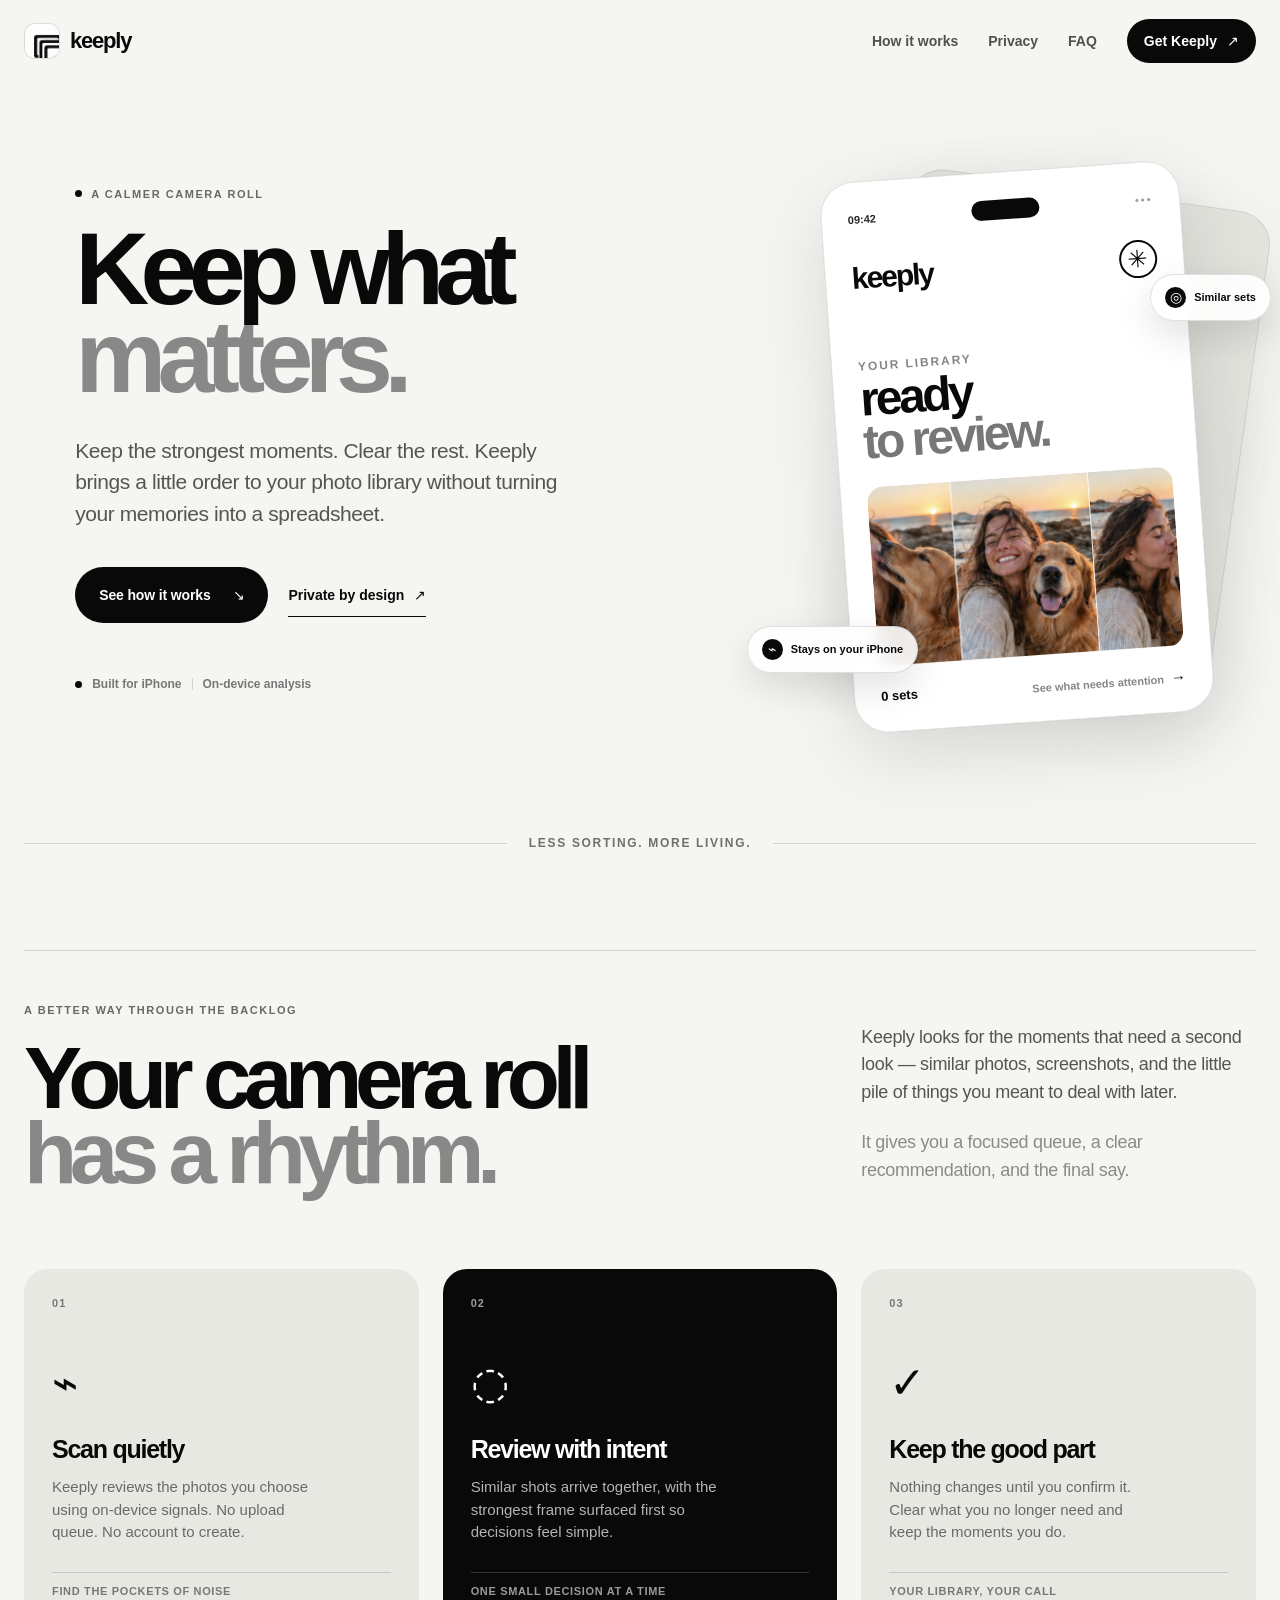
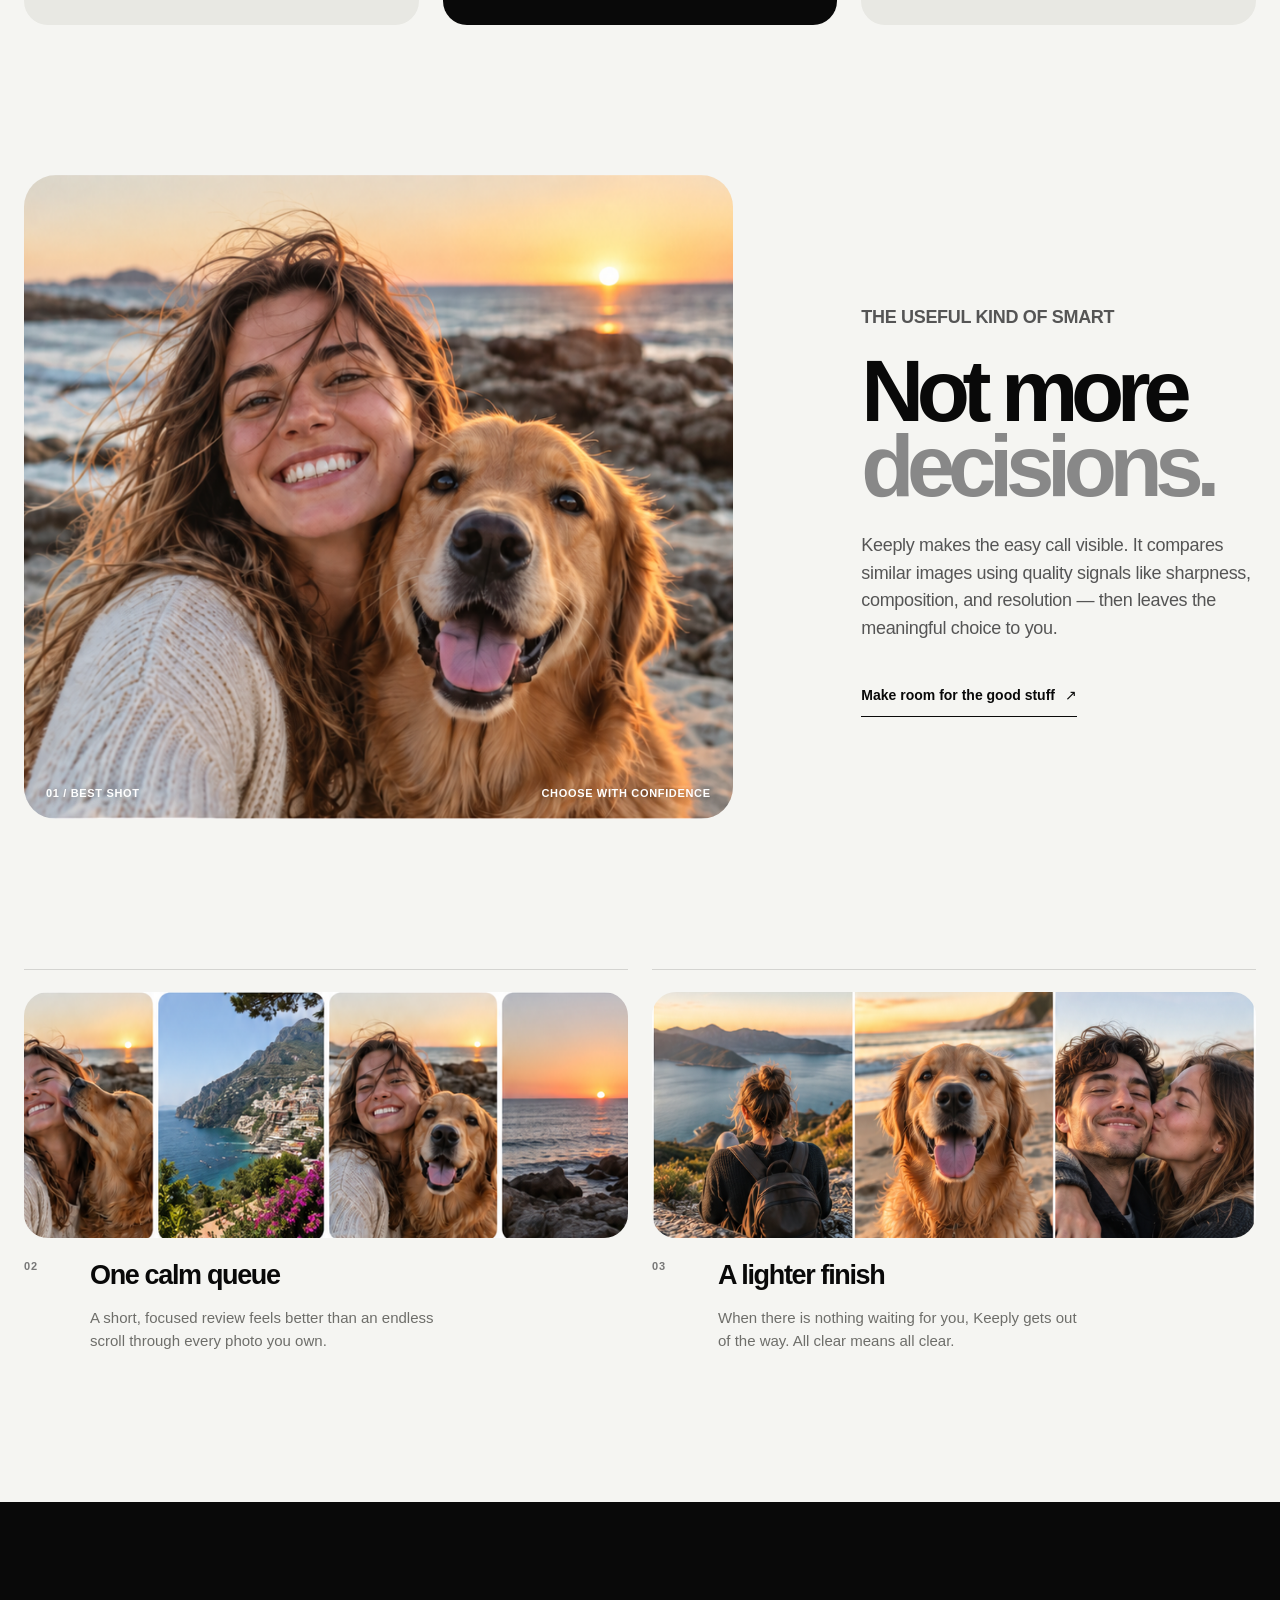
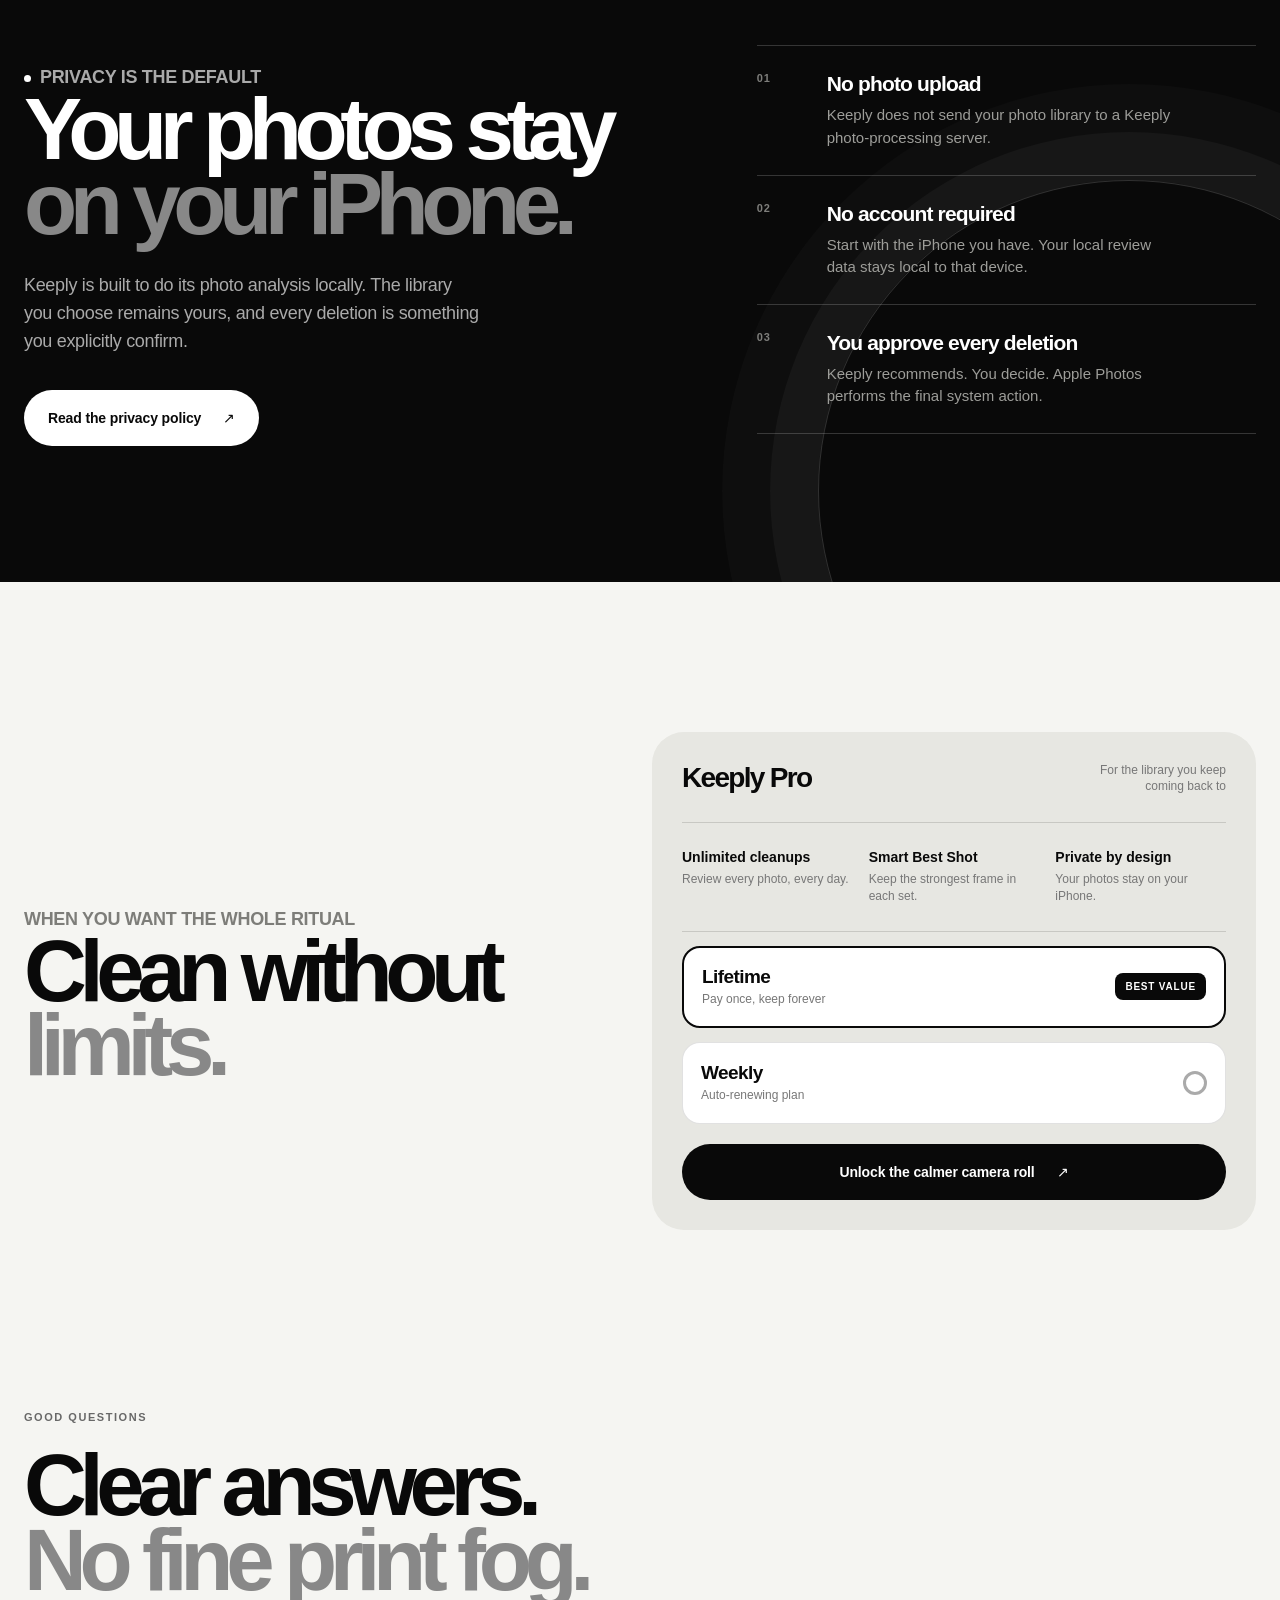
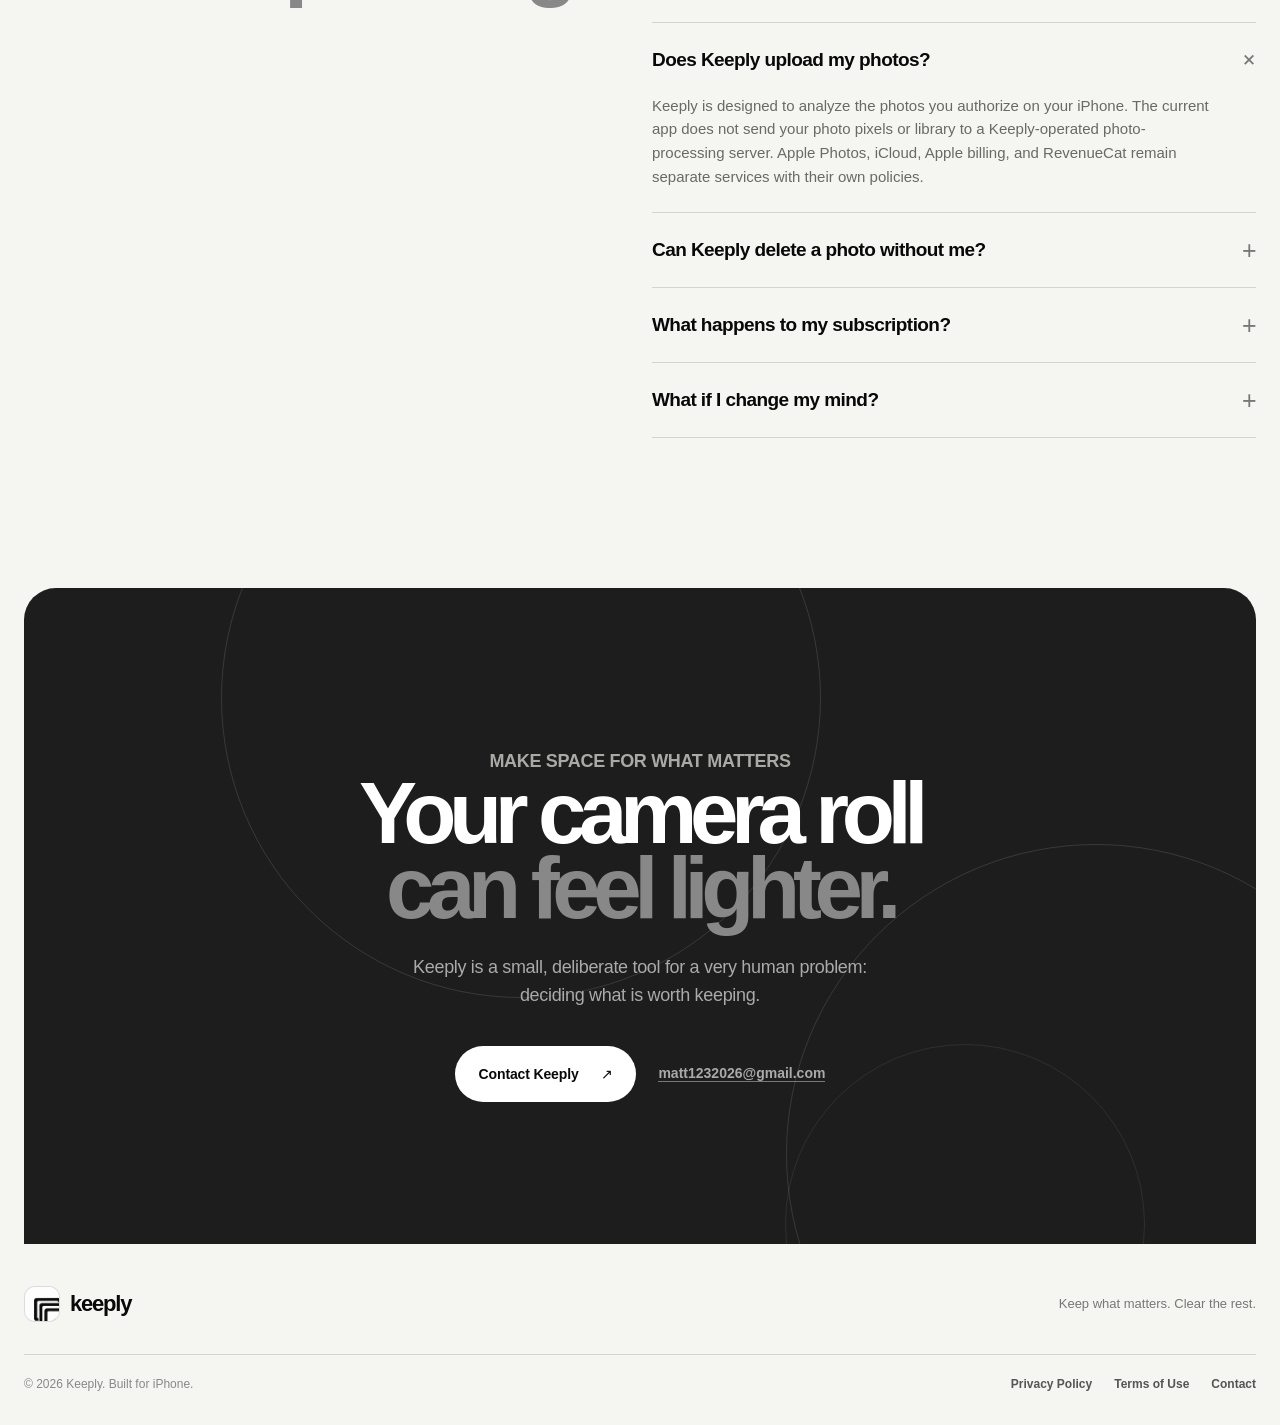
==== index.html @ d46238e1 "Create Keeply official website" ====
<!doctype html>
<html lang="en">
  <head>
    <meta charset="utf-8" />
    <meta name="viewport" content="width=device-width, initial-scale=1" />
    <meta name="theme-color" content="#f5f5f2" />
    <meta name="description" content="Keeply is a quieter way to review your camera roll, keep the strongest moments, and clear the rest — privately on your iPhone." />
    <meta property="og:title" content="Keeply — Keep what matters." />
    <meta property="og:description" content="A private, deliberate photo cleanup assistant for iPhone." />
    <meta property="og:type" content="website" />
    <link rel="icon" type="image/png" href="assets/keeply-mark.png" />
    <link rel="stylesheet" href="styles.css" />
    <title>Keeply — Keep what matters.</title>
  </head>
  <body>
    <a class="skip-link" href="#main-content">Skip to content</a>
    <div class="site-shell">
      <header class="site-nav" data-nav>
        <a class="brand" href="#top" aria-label="Keeply home">
          <span class="brand-mark"><img src="assets/keeply-mark.png" alt="" /></span>
          <span class="brand-name">keeply</span>
        </a>
        <button class="nav-toggle" type="button" aria-expanded="false" aria-controls="primary-nav">
          <span class="sr-only">Open menu</span>
          <span></span><span></span>
        </button>
        <nav id="primary-nav" class="primary-nav" aria-label="Primary navigation">
          <a href="#how-it-works">How it works</a>
          <a href="#privacy">Privacy</a>
          <a href="#faq">FAQ</a>
          <a class="nav-cta" href="#get-keeply">Get Keeply <span aria-hidden="true">↗</span></a>
        </nav>
      </header>

      <main id="main-content">
        <section class="hero section-grid" id="top">
          <div class="hero-copy reveal">
            <p class="eyebrow"><span class="eyebrow-dot"></span> A calmer camera roll</p>
            <h1>Keep what<br /><em>matters.</em></h1>
            <p class="hero-lede">Keep the strongest moments. Clear the rest. Keeply brings a little order to your photo library without turning your memories into a spreadsheet.</p>
            <div class="hero-actions">
              <a class="button button-dark" href="#how-it-works">See how it works <span aria-hidden="true">↘</span></a>
              <a class="text-link" href="#privacy">Private by design <span aria-hidden="true">↗</span></a>
            </div>
            <div class="hero-meta"><span class="status-dot"></span><span>Built for iPhone</span><span class="meta-divider"></span><span>On-device analysis</span></div>
          </div>
          <div class="hero-visual reveal reveal-delay-1" aria-label="Keeply home screen preview">
            <div class="visual-glow"></div>
            <div class="hero-card hero-card-back"></div>
            <div class="hero-card hero-card-main">
              <div class="mock-topbar"><span>09:42</span><span class="mock-island"></span><span class="mock-signal">•••</span></div>
              <div class="mock-brand-row"><span class="mock-wordmark">keeply</span><span class="mock-gear" aria-hidden="true">✳</span></div>
              <p class="mock-kicker">Your library</p>
              <h2>ready<br /><span>to review.</span></h2>
              <div class="mock-photo"><img src="assets/screens/home-strip.png" alt="A strip of photos ready to review" /></div>
              <div class="mock-footer"><span>0 sets</span><span>See what needs attention <b aria-hidden="true">→</b></span></div>
            </div>
            <div class="float-label float-label-top"><span class="label-icon">◎</span> Similar sets</div>
            <div class="float-label float-label-bottom"><span class="label-icon">⌁</span> Stays on your iPhone</div>
          </div>
        </section>

        <section class="manifesto" aria-label="Keeply promise">
          <div class="manifesto-line"></div>
          <p>Less sorting. More living.</p>
          <div class="manifesto-line"></div>
        </section>

        <section class="intro section-grid" id="how-it-works">
          <div class="section-heading reveal">
            <p class="eyebrow">A better way through the backlog</p>
            <h2>Your camera roll<br /><em>has a rhythm.</em></h2>
          </div>
          <div class="section-intro-copy reveal reveal-delay-1">
            <p>Keeply looks for the moments that need a second look — similar photos, screenshots, and the little pile of things you meant to deal with later.</p>
            <p class="muted-copy">It gives you a focused queue, a clear recommendation, and the final say.</p>
          </div>
        </section>

        <section class="steps section-grid" aria-label="How Keeply works">
          <article class="step-card reveal">
            <div class="step-index">01</div>
            <div class="step-icon" aria-hidden="true">⌁</div>
            <h3>Scan quietly</h3>
            <p>Keeply reviews the photos you choose using on-device signals. No upload queue. No account to create.</p>
            <div class="step-rule"></div>
            <span class="step-caption">Find the pockets of noise</span>
          </article>
          <article class="step-card step-card-dark reveal reveal-delay-1">
            <div class="step-index">02</div>
            <div class="step-icon" aria-hidden="true">◌</div>
            <h3>Review with intent</h3>
            <p>Similar shots arrive together, with the strongest frame surfaced first so decisions feel simple.</p>
            <div class="step-rule"></div>
            <span class="step-caption">One small decision at a time</span>
          </article>
          <article class="step-card reveal reveal-delay-2">
            <div class="step-index">03</div>
            <div class="step-icon" aria-hidden="true">✓</div>
            <h3>Keep the good part</h3>
            <p>Nothing changes until you confirm it. Clear what you no longer need and keep the moments you do.</p>
            <div class="step-rule"></div>
            <span class="step-caption">Your library, your call</span>
          </article>
        </section>

        <section class="feature-showcase section-grid">
          <div class="feature-image feature-image-large reveal">
            <img src="assets/screens/best-shot.png" alt="Keeply highlights the strongest image in a similar photo set" loading="lazy" />
            <div class="image-caption"><span>01 / Best shot</span><span>Choose with confidence</span></div>
          </div>
          <div class="feature-copy reveal reveal-delay-1">
            <p class="eyebrow">The useful kind of smart</p>
            <h2>Not more<br /><em>decisions.</em></h2>
            <p>Keeply makes the easy call visible. It compares similar images using quality signals like sharpness, composition, and resolution — then leaves the meaningful choice to you.</p>
            <a class="text-link" href="#get-keeply">Make room for the good stuff <span aria-hidden="true">↗</span></a>
          </div>
        </section>

        <section class="feature-pair section-grid">
          <article class="feature-tile reveal">
            <div class="tile-image"><img src="assets/screens/cleanup-strip.png" alt="A visual strip of photos in the cleanup flow" loading="lazy" /></div>
            <div class="tile-body"><span class="tile-number">02</span><h3>One calm queue</h3><p>A short, focused review feels better than an endless scroll through every photo you own.</p></div>
          </article>
          <article class="feature-tile reveal reveal-delay-1">
            <div class="tile-image tile-image-light"><img src="assets/screens/all-clear-strip.png" alt="Keeply all clear state showing a finished photo review" loading="lazy" /></div>
            <div class="tile-body"><span class="tile-number">03</span><h3>A lighter finish</h3><p>When there is nothing waiting for you, Keeply gets out of the way. All clear means all clear.</p></div>
          </article>
        </section>

        <section class="privacy-band section-grid" id="privacy">
          <div class="privacy-copy reveal">
            <p class="eyebrow eyebrow-light"><span class="eyebrow-dot"></span> Privacy is the default</p>
            <h2>Your photos stay<br /><em>on your iPhone.</em></h2>
            <p>Keeply is built to do its photo analysis locally. The library you choose remains yours, and every deletion is something you explicitly confirm.</p>
            <a class="button button-light" href="privacy.html">Read the privacy policy <span aria-hidden="true">↗</span></a>
          </div>
          <div class="privacy-points reveal reveal-delay-1">
            <div class="privacy-point"><span class="point-mark">01</span><div><h3>No photo upload</h3><p>Keeply does not send your photo library to a Keeply photo-processing server.</p></div></div>
            <div class="privacy-point"><span class="point-mark">02</span><div><h3>No account required</h3><p>Start with the iPhone you have. Your local review data stays local to that device.</p></div></div>
            <div class="privacy-point"><span class="point-mark">03</span><div><h3>You approve every deletion</h3><p>Keeply recommends. You decide. Apple Photos performs the final system action.</p></div></div>
          </div>
        </section>

        <section class="pro-section section-grid">
          <div class="pro-heading reveal"><p class="eyebrow">When you want the whole ritual</p><h2>Clean without<br /><em>limits.</em></h2></div>
          <div class="pro-panel reveal reveal-delay-1">
            <div class="pro-panel-top"><span class="pro-badge">Keeply Pro</span><span class="pro-note">For the library you keep coming back to</span></div>
            <div class="pro-benefits"><div><b>Unlimited cleanups</b><span>Review every photo, every day.</span></div><div><b>Smart Best Shot</b><span>Keep the strongest frame in each set.</span></div><div><b>Private by design</b><span>Your photos stay on your iPhone.</span></div></div>
            <div class="plan-row"><span><b>Lifetime</b><small>Pay once, keep forever</small></span><span class="plan-chip">Best value</span></div>
            <div class="plan-row plan-row-muted"><span><b>Weekly</b><small>Auto-renewing plan</small></span><span class="plan-circle" aria-hidden="true"></span></div>
            <a class="button button-dark button-full" href="#get-keeply">Unlock the calmer camera roll <span aria-hidden="true">↗</span></a>
          </div>
        </section>

        <section class="faq-section section-grid" id="faq">
          <div class="section-heading reveal"><p class="eyebrow">Good questions</p><h2>Clear answers.<br /><em>No fine print fog.</em></h2></div>
          <div class="faq-list reveal reveal-delay-1">
            <details open><summary>Does Keeply upload my photos?</summary><p>Keeply is designed to analyze the photos you authorize on your iPhone. The current app does not send your photo pixels or library to a Keeply-operated photo-processing server. Apple Photos, iCloud, Apple billing, and RevenueCat remain separate services with their own policies.</p></details>
            <details><summary>Can Keeply delete a photo without me?</summary><p>No. Keeply can recommend items, but nothing is deleted until you confirm the action. Apple Photos then handles the system confirmation and deletion flow.</p></details>
            <details><summary>What happens to my subscription?</summary><p>Keeply offers App Store purchases such as a lifetime option and an auto-renewing weekly plan. Apple processes payment and manages cancellation, refunds, and subscription settings. You can restore eligible purchases from inside the App.</p></details>
            <details><summary>What if I change my mind?</summary><p>You can stop using Keeply at any time. Deleting the app does not cancel an App Store subscription; manage that through your Apple Account subscription settings.</p></details>
          </div>
        </section>

        <section class="contact-section" id="get-keeply">
          <div class="contact-inner reveal">
            <p class="eyebrow">Make space for what matters</p>
            <h2>Your camera roll<br /><em>can feel lighter.</em></h2>
            <p>Keeply is a small, deliberate tool for a very human problem: deciding what is worth keeping.</p>
            <div class="contact-actions"><a class="button button-light" href="mailto:matt1232026@gmail.com?subject=Keeply%20question">Contact Keeply <span aria-hidden="true">↗</span></a><a class="contact-email" href="mailto:matt1232026@gmail.com">matt1232026@gmail.com</a></div>
          </div>
          <div class="contact-orbit orbit-one" aria-hidden="true"></div><div class="contact-orbit orbit-two" aria-hidden="true"></div><div class="contact-orbit orbit-three" aria-hidden="true"></div>
        </section>
      </main>

      <footer class="site-footer">
        <div class="footer-top"><a class="brand" href="#top"><span class="brand-mark"><img src="assets/keeply-mark.png" alt="" /></span><span class="brand-name">keeply</span></a><p>Keep what matters. Clear the rest.</p></div>
        <div class="footer-bottom"><span>© <span data-year>2026</span> Keeply. Built for iPhone.</span><div class="footer-links"><a href="privacy.html">Privacy Policy</a><a href="terms.html">Terms of Use</a><a href="mailto:matt1232026@gmail.com">Contact</a></div></div>
      </footer>
    </div>
    <script src="script.js" defer></script>
  </body>
</html>
---- styles.css ----
:root {
  --ink: #090909;
  --paper: #f5f5f2;
  --white: #ffffff;
  --muted: #747474;
  --soft: #e6e6e2;
  --line: rgba(9, 9, 9, .14);
  --dark-line: rgba(255, 255, 255, .18);
  --radius-xl: 32px;
  --radius-lg: 24px;
  --radius-md: 16px;
  --shadow: 0 24px 80px rgba(9, 9, 9, .12);
  --max: 1240px;
  color: var(--ink);
  background: var(--paper);
  font-family: -apple-system, BlinkMacSystemFont, "SF Pro Display", "Helvetica Neue", Arial, sans-serif;
  font-synthesis: none;
}

* { box-sizing: border-box; }
html { scroll-behavior: smooth; background: var(--paper); }
body { margin: 0; background: var(--paper); color: var(--ink); overflow-x: hidden; }
img { display: block; max-width: 100%; }
a { color: inherit; text-decoration: none; }
button, a { -webkit-tap-highlight-color: transparent; }
button { font: inherit; }

.sr-only { position: absolute; width: 1px; height: 1px; padding: 0; margin: -1px; overflow: hidden; clip: rect(0, 0, 0, 0); white-space: nowrap; border: 0; }
.skip-link { position: fixed; z-index: 100; top: 12px; left: 12px; padding: 12px 16px; color: var(--white); background: var(--ink); border-radius: 999px; transform: translateY(-150%); transition: transform .2s ease; }
.skip-link:focus { transform: translateY(0); }
.site-shell { width: min(100%, 1600px); margin: 0 auto; overflow: clip; }

.site-nav { position: sticky; z-index: 20; top: 0; display: flex; align-items: center; justify-content: space-between; width: min(calc(100% - 48px), var(--max)); height: 82px; margin: 0 auto; background: color-mix(in srgb, var(--paper) 84%, transparent); backdrop-filter: blur(18px); }
.brand { display: inline-flex; align-items: center; gap: 10px; min-height: 44px; }
.brand-mark { display: grid; place-items: center; width: 36px; height: 36px; overflow: hidden; background: var(--white); border: 1px solid var(--line); border-radius: 11px; }
.brand-mark img { width: 58px; height: 58px; max-width: none; object-fit: cover; }
.brand-name { font-size: 22px; font-weight: 800; letter-spacing: -1.2px; }
.primary-nav { display: flex; align-items: center; gap: 30px; font-size: 14px; font-weight: 600; color: #505050; }
.primary-nav a:not(.nav-cta) { position: relative; padding: 12px 0; }
.primary-nav a:not(.nav-cta)::after { position: absolute; right: 0; bottom: 5px; left: 0; height: 1px; content: ""; background: var(--ink); transform: scaleX(0); transform-origin: right; transition: transform .2s ease; }
.primary-nav a:not(.nav-cta):hover::after, .primary-nav a:not(.nav-cta):focus-visible::after { transform: scaleX(1); transform-origin: left; }
.nav-cta { display: inline-flex; align-items: center; gap: 10px; min-height: 44px; padding: 0 17px; color: var(--white); background: var(--ink); border-radius: 999px; transition: transform .2s ease, background .2s ease; }
.nav-cta:hover, .nav-cta:focus-visible { background: #2c2c2c; transform: translateY(-2px); }
.nav-toggle { display: none; width: 44px; height: 44px; padding: 12px 9px; border: 0; color: var(--ink); background: transparent; }
.nav-toggle span:not(.sr-only) { display: block; width: 26px; height: 2px; margin: 5px auto; background: currentColor; transition: transform .2s ease; }

.section-grid { display: grid; grid-template-columns: repeat(12, 1fr); gap: 24px; width: min(calc(100% - 48px), var(--max)); margin: 0 auto; }
.hero { min-height: 720px; align-items: center; padding: 72px 0 112px; }
.hero-copy { grid-column: 1 / span 6; padding-left: clamp(0px, 4vw, 56px); }
.eyebrow { display: flex; align-items: center; gap: 9px; margin: 0 0 24px; color: #686868; font-size: 11px; font-weight: 800; letter-spacing: .14em; line-height: 1.3; text-transform: uppercase; }
.eyebrow-dot, .status-dot { display: inline-block; width: 7px; height: 7px; border-radius: 50%; background: var(--ink); }
.hero h1, .section-heading h2, .feature-copy h2, .privacy-copy h2, .pro-heading h2, .contact-inner h2 { max-width: 680px; margin: 0; font-size: clamp(64px, 8vw, 116px); font-weight: 850; letter-spacing: -.085em; line-height: .86; }
h1 em, h2 em { font-style: normal; color: #888; }
.hero-lede { max-width: 485px; margin: 34px 0 0; color: #555; font-size: clamp(18px, 1.7vw, 21px); line-height: 1.5; letter-spacing: -.02em; }
.hero-actions { display: flex; flex-wrap: wrap; align-items: center; gap: 20px; margin-top: 38px; }
.button { display: inline-flex; align-items: center; justify-content: center; gap: 22px; min-height: 56px; padding: 0 23px; border: 1px solid transparent; border-radius: 999px; font-size: 14px; font-weight: 750; letter-spacing: -.01em; transition: transform .22s ease, background .22s ease, border-color .22s ease, color .22s ease; }
.button:hover, .button:focus-visible { transform: translateY(-3px); }
.button-dark { color: var(--white); background: var(--ink); }
.button-dark:hover, .button-dark:focus-visible { background: #292929; }
.button-light { color: var(--ink); background: var(--white); }
.button-light:hover, .button-light:focus-visible { background: #e7e7e2; }
.button-full { width: 100%; }
.text-link { display: inline-flex; align-items: center; gap: 10px; min-height: 44px; color: var(--ink); font-size: 14px; font-weight: 750; border-bottom: 1px solid var(--ink); transition: gap .2s ease, opacity .2s ease; }
.text-link:hover, .text-link:focus-visible { gap: 16px; opacity: .66; }
.hero-meta { display: flex; flex-wrap: wrap; align-items: center; gap: 10px; margin-top: 54px; color: #777; font-size: 12px; font-weight: 650; }
.meta-divider { width: 1px; height: 12px; background: var(--line); }
.hero-visual { position: relative; grid-column: 8 / -1; min-height: 570px; }
.visual-glow { position: absolute; top: 14%; right: 0; width: 76%; height: 68%; background: radial-gradient(circle, rgba(197, 208, 201, .85), transparent 68%); filter: blur(18px); }
.hero-card { position: absolute; border: 1px solid rgba(9, 9, 9, .12); border-radius: 34px; box-shadow: var(--shadow); }
.hero-card-back { top: 6%; right: 3%; width: 73%; height: 86%; background: #deded8; transform: rotate(8deg); opacity: .75; }
.hero-card-main { top: 3%; right: 12%; width: 72%; min-height: 530px; padding: 27px 26px 26px; background: var(--white); transform: rotate(-4deg); }
.mock-topbar { display: flex; align-items: center; justify-content: space-between; color: #272727; font-size: 11px; font-weight: 800; }
.mock-island { width: 68px; height: 20px; background: var(--ink); border-radius: 999px; }
.mock-signal { color: #a0a0a0; letter-spacing: 2px; }
.mock-brand-row { display: flex; justify-content: space-between; align-items: center; margin-top: 30px; }
.mock-wordmark { font-size: 30px; font-weight: 850; letter-spacing: -2px; }
.mock-gear { display: grid; place-items: center; width: 38px; height: 38px; border: 2px solid var(--ink); border-radius: 50%; font-size: 24px; line-height: 1; }
.mock-kicker { margin: 62px 0 4px; color: #878787; font-size: 12px; font-weight: 800; letter-spacing: .16em; text-transform: uppercase; }
.hero-card-main h2 { margin: 0 0 24px; font-size: 48px; font-weight: 850; letter-spacing: -.07em; line-height: .9; }
.hero-card-main h2 span { color: #777; }
.mock-photo { overflow: hidden; border-radius: 16px; }
.mock-photo img { width: 100%; height: 180px; object-fit: cover; }
.mock-footer { display: flex; align-items: flex-start; justify-content: space-between; gap: 16px; padding-top: 22px; font-size: 13px; font-weight: 750; }
.mock-footer span:last-child { color: #858585; font-size: 11px; font-weight: 600; text-align: right; }
.mock-footer b { display: inline-block; margin-left: 4px; color: var(--ink); font-size: 15px; }
.float-label { position: absolute; z-index: 2; display: inline-flex; align-items: center; gap: 8px; padding: 12px 14px; color: var(--ink); background: rgba(255,255,255,.9); border: 1px solid rgba(9,9,9,.12); border-radius: 999px; box-shadow: 0 14px 36px rgba(9,9,9,.12); font-size: 11px; font-weight: 750; backdrop-filter: blur(10px); }
.float-label-top { top: 21%; right: -3%; }
.float-label-bottom { bottom: 9%; left: -2%; }
.label-icon { display: grid; place-items: center; width: 21px; height: 21px; color: var(--white); background: var(--ink); border-radius: 50%; font-size: 14px; }

.manifesto { display: flex; align-items: center; gap: 22px; width: min(calc(100% - 48px), var(--max)); margin: 0 auto; padding: 0 0 100px; }
.manifesto-line { flex: 1; height: 1px; background: var(--line); }
.manifesto p { margin: 0; color: #6f6f6b; font-size: 12px; font-weight: 800; letter-spacing: .14em; text-transform: uppercase; white-space: nowrap; }
.intro { align-items: end; padding: 52px 0 78px; border-top: 1px solid var(--line); }
.section-heading { grid-column: 1 / span 7; }
.section-heading h2, .feature-copy h2, .privacy-copy h2, .pro-heading h2, .contact-inner h2 { font-size: clamp(50px, 6.8vw, 94px); }
.section-intro-copy { grid-column: 9 / -1; padding-bottom: 6px; }
.section-intro-copy p, .feature-copy > p, .privacy-copy > p, .pro-heading > p, .contact-inner > p { margin: 0; color: #555; font-size: 18px; line-height: 1.55; letter-spacing: -.018em; }
.muted-copy { margin-top: 22px !important; color: #8b8b87 !important; }

.steps { padding-bottom: 150px; }
.step-card { grid-column: span 4; min-height: 350px; padding: 28px; background: #e8e8e3; border-radius: var(--radius-lg); }
.step-card-dark { color: var(--white); background: var(--ink); }
.step-index { color: #777; font-size: 11px; font-weight: 800; letter-spacing: .1em; }
.step-card-dark .step-index, .step-card-dark .step-caption { color: #9a9a96; }
.step-icon { margin-top: 52px; font-size: 44px; line-height: 1; }
.step-card h3 { margin: 30px 0 12px; font-size: 25px; letter-spacing: -.05em; }
.step-card p { max-width: 270px; margin: 0; color: #696966; font-size: 15px; line-height: 1.5; }
.step-card-dark p { color: #b4b4b0; }
.step-rule { width: 100%; height: 1px; margin-top: 28px; background: var(--line); }
.step-card-dark .step-rule { background: var(--dark-line); }
.step-caption { display: block; margin-top: 12px; color: #777; font-size: 11px; font-weight: 750; letter-spacing: .06em; text-transform: uppercase; }

.feature-showcase { align-items: center; padding: 0 0 150px; }
.feature-image-large { position: relative; grid-column: 1 / span 7; overflow: hidden; border-radius: var(--radius-xl); background: #ddd; }
.feature-image-large img { width: 100%; aspect-ratio: 1.1; object-fit: cover; transition: transform .7s cubic-bezier(.2,.7,.2,1); }
.feature-image-large:hover img { transform: scale(1.035); }
.image-caption { position: absolute; right: 22px; bottom: 20px; left: 22px; display: flex; justify-content: space-between; color: var(--white); font-size: 11px; font-weight: 750; letter-spacing: .06em; text-transform: uppercase; text-shadow: 0 1px 9px rgba(0,0,0,.3); }
.feature-copy { grid-column: 9 / -1; }
.feature-copy .eyebrow { margin-bottom: 22px; }
.feature-copy > p { margin-top: 28px; }
.feature-copy .text-link { margin-top: 30px; }
.feature-pair { padding-bottom: 150px; }
.feature-tile { grid-column: span 6; border-top: 1px solid var(--line); }
.tile-image { overflow: hidden; margin-top: 22px; border-radius: var(--radius-lg); background: #d4d4cf; }
.tile-image img { width: 100%; aspect-ratio: 2.45; object-fit: cover; transition: transform .7s cubic-bezier(.2,.7,.2,1); }
.feature-tile:hover .tile-image img { transform: scale(1.035); }
.tile-image-light { background: #ecece7; }
.tile-body { display: grid; grid-template-columns: 54px 1fr; gap: 12px; padding-top: 22px; }
.tile-number { color: #777; font-size: 11px; font-weight: 800; letter-spacing: .08em; }
.tile-body h3 { grid-column: 2; margin: 0; font-size: 27px; letter-spacing: -.05em; }
.tile-body p { grid-column: 2; max-width: 360px; margin: 4px 0 0; color: #6e6e6a; font-size: 15px; line-height: 1.5; }

.privacy-band { position: relative; overflow: hidden; align-items: center; width: 100%; max-width: none; padding: 132px max(24px, calc((100% - var(--max)) / 2)) 136px; color: var(--white); background: var(--ink); }
.privacy-band::after { position: absolute; right: -160px; bottom: -220px; width: 620px; height: 620px; content: ""; border: 1px solid rgba(255,255,255,.16); border-radius: 50%; box-shadow: 0 0 0 48px rgba(255,255,255,.035), 0 0 0 96px rgba(255,255,255,.02); }
.privacy-copy { position: relative; z-index: 1; grid-column: 1 / span 6; }
.eyebrow-light { color: #aaa; }
.eyebrow-light .eyebrow-dot { background: var(--white); }
.privacy-copy h2 { color: var(--white); }
.privacy-copy > p { max-width: 460px; margin-top: 30px; color: #aaa; }
.privacy-copy .button { margin-top: 34px; }
.privacy-points { position: relative; z-index: 1; grid-column: 8 / -1; }
.privacy-point { display: grid; grid-template-columns: 54px 1fr; gap: 16px; padding: 26px 0; border-top: 1px solid var(--dark-line); }
.privacy-point:last-child { border-bottom: 1px solid var(--dark-line); }
.point-mark { color: #7e7e7b; font-size: 11px; font-weight: 800; letter-spacing: .08em; }
.privacy-point h3 { margin: 0 0 8px; font-size: 21px; letter-spacing: -.04em; }
.privacy-point p { max-width: 350px; margin: 0; color: #9d9d99; font-size: 15px; line-height: 1.48; }

.pro-section { align-items: center; padding: 150px 0; }
.pro-heading { grid-column: 1 / span 5; }
.pro-heading > p { margin-top: 28px; color: #7d7d79; }
.pro-panel { grid-column: 7 / -1; padding: 30px; background: #e7e7e2; border-radius: var(--radius-xl); }
.pro-panel-top { display: flex; align-items: end; justify-content: space-between; gap: 20px; padding-bottom: 28px; border-bottom: 1px solid var(--line); }
.pro-badge { font-size: 28px; font-weight: 850; letter-spacing: -.06em; }
.pro-note { max-width: 160px; color: #777; font-size: 12px; line-height: 1.35; text-align: right; }
.pro-benefits { display: grid; grid-template-columns: repeat(3, 1fr); gap: 16px; padding: 26px 0; border-bottom: 1px solid var(--line); }
.pro-benefits div { display: flex; flex-direction: column; gap: 6px; }
.pro-benefits b { font-size: 14px; }
.pro-benefits span, .plan-row small { color: #777; font-size: 12px; line-height: 1.4; }
.plan-row { display: flex; align-items: center; justify-content: space-between; gap: 20px; min-height: 82px; margin-top: 14px; padding: 17px 18px; background: var(--white); border: 2px solid var(--ink); border-radius: 18px; }
.plan-row > span:first-child { display: flex; flex-direction: column; gap: 3px; }
.plan-row b { font-size: 19px; letter-spacing: -.03em; }
.plan-chip { padding: 8px 10px; color: var(--white); background: var(--ink); border-radius: 8px; font-size: 10px; font-weight: 800; letter-spacing: .08em; text-transform: uppercase; }
.plan-row-muted { border: 1px solid rgba(9,9,9,.12); }
.plan-circle { width: 24px; height: 24px; border: 3px solid #aaa; border-radius: 50%; }
.pro-panel .button { margin-top: 20px; }

.faq-section { padding: 30px 0 150px; }
.faq-list { grid-column: 7 / -1; }
.faq-list details { border-top: 1px solid var(--line); }
.faq-list details:last-child { border-bottom: 1px solid var(--line); }
.faq-list summary { display: flex; align-items: center; justify-content: space-between; gap: 24px; min-height: 74px; cursor: pointer; list-style: none; font-size: 19px; font-weight: 750; letter-spacing: -.03em; }
.faq-list summary::-webkit-details-marker { display: none; }
.faq-list summary::after { flex: 0 0 auto; content: "+"; color: #777; font-size: 25px; font-weight: 400; transition: transform .2s ease; }
.faq-list details[open] summary::after { transform: rotate(45deg); }
.faq-list details p { max-width: 560px; margin: -3px 36px 24px 0; color: #696965; font-size: 15px; line-height: 1.58; }

.contact-section { position: relative; overflow: hidden; margin: 0 24px; padding: 132px 24px 142px; color: var(--white); background: #1d1d1d; border-radius: var(--radius-xl) var(--radius-xl) 0 0; }
.contact-inner { position: relative; z-index: 2; width: min(100%, var(--max)); margin: 0 auto; text-align: center; }
.contact-inner .eyebrow { justify-content: center; color: #a9a9a5; }
.contact-inner h2 { max-width: none; color: var(--white); }
.contact-inner > p { max-width: 520px; margin: 28px auto 0; color: #aaa; }
.contact-actions { display: flex; align-items: center; justify-content: center; flex-wrap: wrap; gap: 22px; margin-top: 36px; }
.contact-email { color: #aaa; font-size: 14px; font-weight: 650; border-bottom: 1px solid #777; }
.contact-orbit { position: absolute; border: 1px solid rgba(255,255,255,.12); border-radius: 50%; pointer-events: none; }
.orbit-one { top: -190px; left: 16%; width: 600px; height: 600px; }
.orbit-two { right: -150px; bottom: -220px; width: 620px; height: 620px; }
.orbit-three { right: 9%; bottom: -160px; width: 360px; height: 360px; border-color: rgba(255,255,255,.08); }

.site-footer { width: min(calc(100% - 48px), var(--max)); margin: 0 auto; padding: 38px 0 34px; }
.footer-top, .footer-bottom { display: flex; align-items: center; justify-content: space-between; gap: 24px; }
.footer-top { padding-bottom: 28px; border-bottom: 1px solid var(--line); }
.footer-top p { margin: 0; color: #777; font-size: 13px; }
.footer-bottom { padding-top: 22px; color: #888; font-size: 12px; }
.footer-links { display: flex; flex-wrap: wrap; justify-content: end; gap: 22px; }
.footer-links a { color: #555; font-weight: 650; }
.footer-links a:hover, .footer-links a:focus-visible { color: var(--ink); }

.reveal { opacity: 0; transform: translateY(22px); transition: opacity .7s ease, transform .7s cubic-bezier(.2,.7,.2,1); }
.reveal.is-visible { opacity: 1; transform: none; }
.reveal-delay-1 { transition-delay: .1s; }
.reveal-delay-2 { transition-delay: .2s; }

/* Shared legal-page layout. */
.legal-wrap { width: min(calc(100% - 48px), 900px); margin: 0 auto; padding: 78px 0 120px; }
.legal-kicker { margin: 0 0 22px; color: #777; font-size: 11px; font-weight: 800; letter-spacing: .14em; text-transform: uppercase; }
.legal-wrap h1 { margin: 0; font-size: clamp(48px, 8vw, 92px); letter-spacing: -.08em; line-height: .9; }
.legal-meta { margin: 25px 0 62px; color: #777; font-size: 14px; }
.legal-content { padding-top: 44px; border-top: 1px solid var(--line); }
.legal-content h2 { margin: 52px 0 15px; font-size: 27px; letter-spacing: -.05em; }
.legal-content h3 { margin: 32px 0 10px; font-size: 19px; letter-spacing: -.035em; }
.legal-content p, .legal-content li { color: #555; font-size: 16px; line-height: 1.72; }
.legal-content ul, .legal-content ol { padding-left: 23px; }
.legal-content li + li { margin-top: 9px; }
.legal-content a { color: var(--ink); text-decoration: underline; text-underline-offset: 3px; }
.legal-callout { margin: 34px 0; padding: 24px; background: #e7e7e2; border-radius: 18px; }
.legal-callout p { margin: 0; color: var(--ink); }
.legal-table-wrap { overflow-x: auto; }
.legal-content table { width: 100%; min-width: 620px; border-collapse: collapse; margin: 28px 0; }
.legal-content th, .legal-content td { padding: 14px 12px; border-bottom: 1px solid var(--line); color: #555; font-size: 14px; line-height: 1.5; text-align: left; vertical-align: top; }
.legal-content th { color: var(--ink); font-weight: 750; }

:focus-visible { outline: 3px solid #7890ff; outline-offset: 4px; }

@media (max-width: 900px) {
  .hero { min-height: 0; padding-top: 48px; }
  .hero-copy { grid-column: 1 / -1; padding-left: 0; }
  .hero-visual { grid-column: 3 / -1; min-height: 520px; margin-top: 30px; }
  .intro .section-heading { grid-column: 1 / span 7; }
  .section-intro-copy { grid-column: 8 / -1; }
  .privacy-band { padding-right: 48px; padding-left: 48px; }
  .privacy-copy { grid-column: 1 / span 7; }
  .privacy-points { grid-column: 8 / -1; }
  .pro-heading { grid-column: 1 / span 5; }
  .pro-panel { grid-column: 6 / -1; }
  .faq-list { grid-column: 6 / -1; }
}

@media (max-width: 680px) {
  .site-nav { width: calc(100% - 32px); height: 72px; }
  .nav-toggle { display: block; }
  .primary-nav { position: absolute; top: 65px; right: 0; left: 0; display: none; flex-direction: column; align-items: stretch; gap: 4px; padding: 12px; background: var(--paper); border: 1px solid var(--line); border-radius: 18px; box-shadow: 0 18px 40px rgba(9,9,9,.12); }
  .primary-nav.is-open { display: flex; }
  .primary-nav a { padding: 13px 14px !important; }
  .primary-nav a:not(.nav-cta)::after { display: none; }
  .nav-cta { justify-content: center; margin-top: 5px; }
  .section-grid { width: calc(100% - 32px); grid-template-columns: repeat(4, 1fr); gap: 16px; }
  .hero { padding: 50px 0 74px; }
  .hero h1 { font-size: clamp(64px, 18vw, 92px); }
  .hero-lede { margin-top: 28px; font-size: 18px; }
  .hero-actions { align-items: stretch; flex-direction: column; gap: 12px; margin-top: 30px; }
  .button { width: 100%; }
  .text-link { align-self: center; }
  .hero-meta { margin-top: 32px; font-size: 11px; }
  .hero-visual { grid-column: 1 / -1; min-height: 500px; margin-top: 18px; }
  .hero-card-main { right: 8%; width: 78%; min-height: 460px; padding: 22px 20px; }
  .hero-card-back { right: 0; width: 78%; }
  .mock-kicker { margin-top: 48px; }
  .hero-card-main h2 { font-size: 42px; }
  .mock-photo img { height: 155px; }
  .float-label-top { right: -1%; }
  .float-label-bottom { bottom: 8%; left: -2%; }
  .manifesto { width: calc(100% - 32px); gap: 12px; padding-bottom: 72px; }
  .manifesto p { font-size: 9px; letter-spacing: .08em; }
  .intro { padding: 30px 0 58px; }
  .section-heading, .intro .section-heading, .section-intro-copy, .privacy-copy, .privacy-points, .pro-heading, .pro-panel, .faq-list { grid-column: 1 / -1; }
  .section-heading h2, .feature-copy h2, .privacy-copy h2, .pro-heading h2, .contact-inner h2 { font-size: clamp(50px, 14vw, 72px); }
  .section-intro-copy { padding-top: 16px; }
  .steps { padding-bottom: 92px; }
  .step-card { grid-column: 1 / -1; min-height: 290px; padding: 24px; }
  .step-icon { margin-top: 34px; }
  .feature-showcase { padding-bottom: 92px; }
  .feature-image-large, .feature-copy, .feature-tile { grid-column: 1 / -1; }
  .feature-copy { padding-top: 12px; }
  .feature-pair { padding-bottom: 92px; }
  .feature-tile + .feature-tile { margin-top: 18px; }
  .privacy-band { display: grid; width: 100%; padding: 88px 16px 94px; }
  .privacy-copy > p { margin-top: 24px; }
  .privacy-points { margin-top: 50px; }
  .pro-section { padding: 92px 0; }
  .pro-panel { padding: 22px; }
  .pro-panel-top { align-items: start; flex-direction: column; }
  .pro-note { max-width: 250px; text-align: left; }
  .pro-benefits { grid-template-columns: 1fr; gap: 17px; }
  .faq-section { padding-bottom: 92px; }
  .faq-list { margin-top: 16px; }
  .faq-list summary { min-height: 68px; font-size: 17px; }
  .contact-section { margin: 0 16px; padding: 96px 18px 110px; border-radius: 24px 24px 0 0; }
  .footer-top, .footer-bottom { align-items: flex-start; flex-direction: column; }
  .footer-bottom { gap: 16px; }
  .footer-links { justify-content: flex-start; gap: 14px 20px; }
  .legal-wrap { width: calc(100% - 32px); padding: 58px 0 84px; }
  .legal-content { padding-top: 30px; }
  .legal-content h2 { margin-top: 42px; font-size: 24px; }
  .legal-content p, .legal-content li { font-size: 15px; }
}

@media (prefers-reduced-motion: reduce) {
  html { scroll-behavior: auto; }
  *, *::before, *::after { animation-duration: .01ms !important; animation-iteration-count: 1 !important; transition-duration: .01ms !important; }
  .reveal { opacity: 1; transform: none; }
}
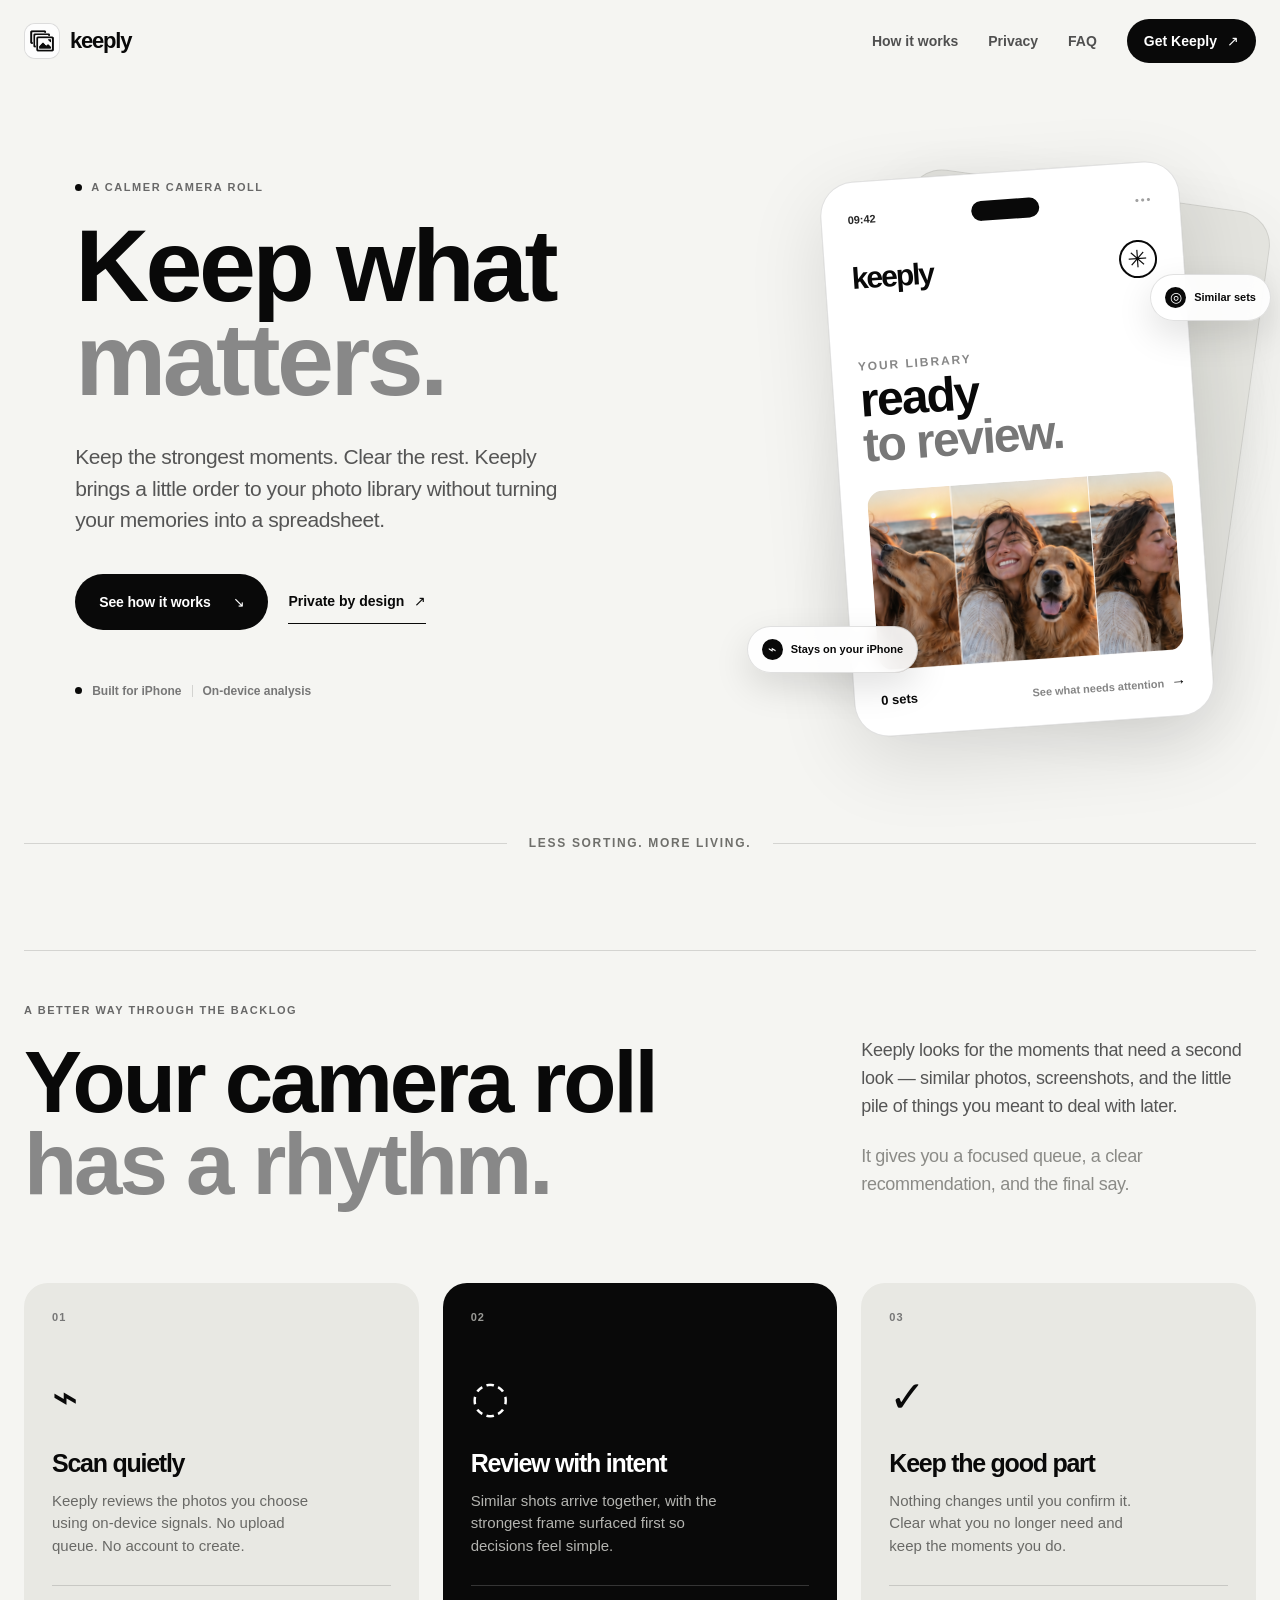
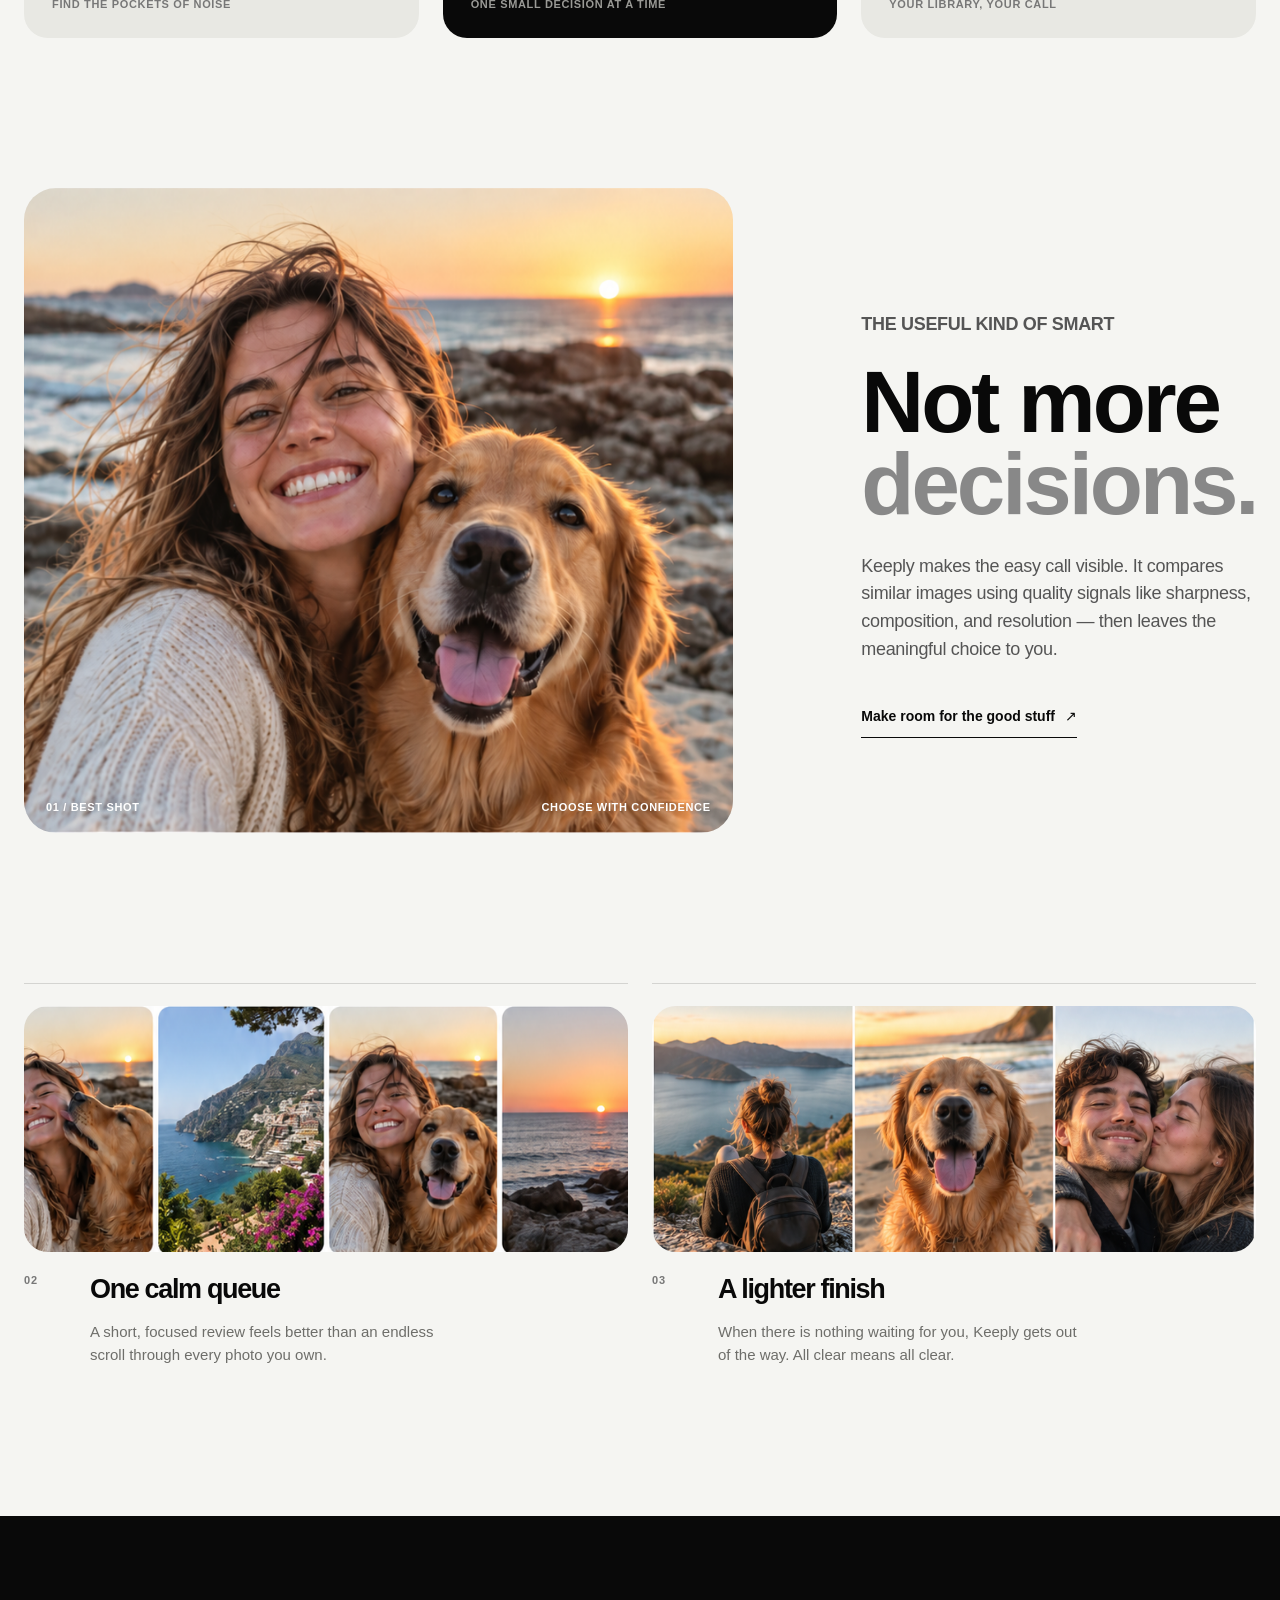
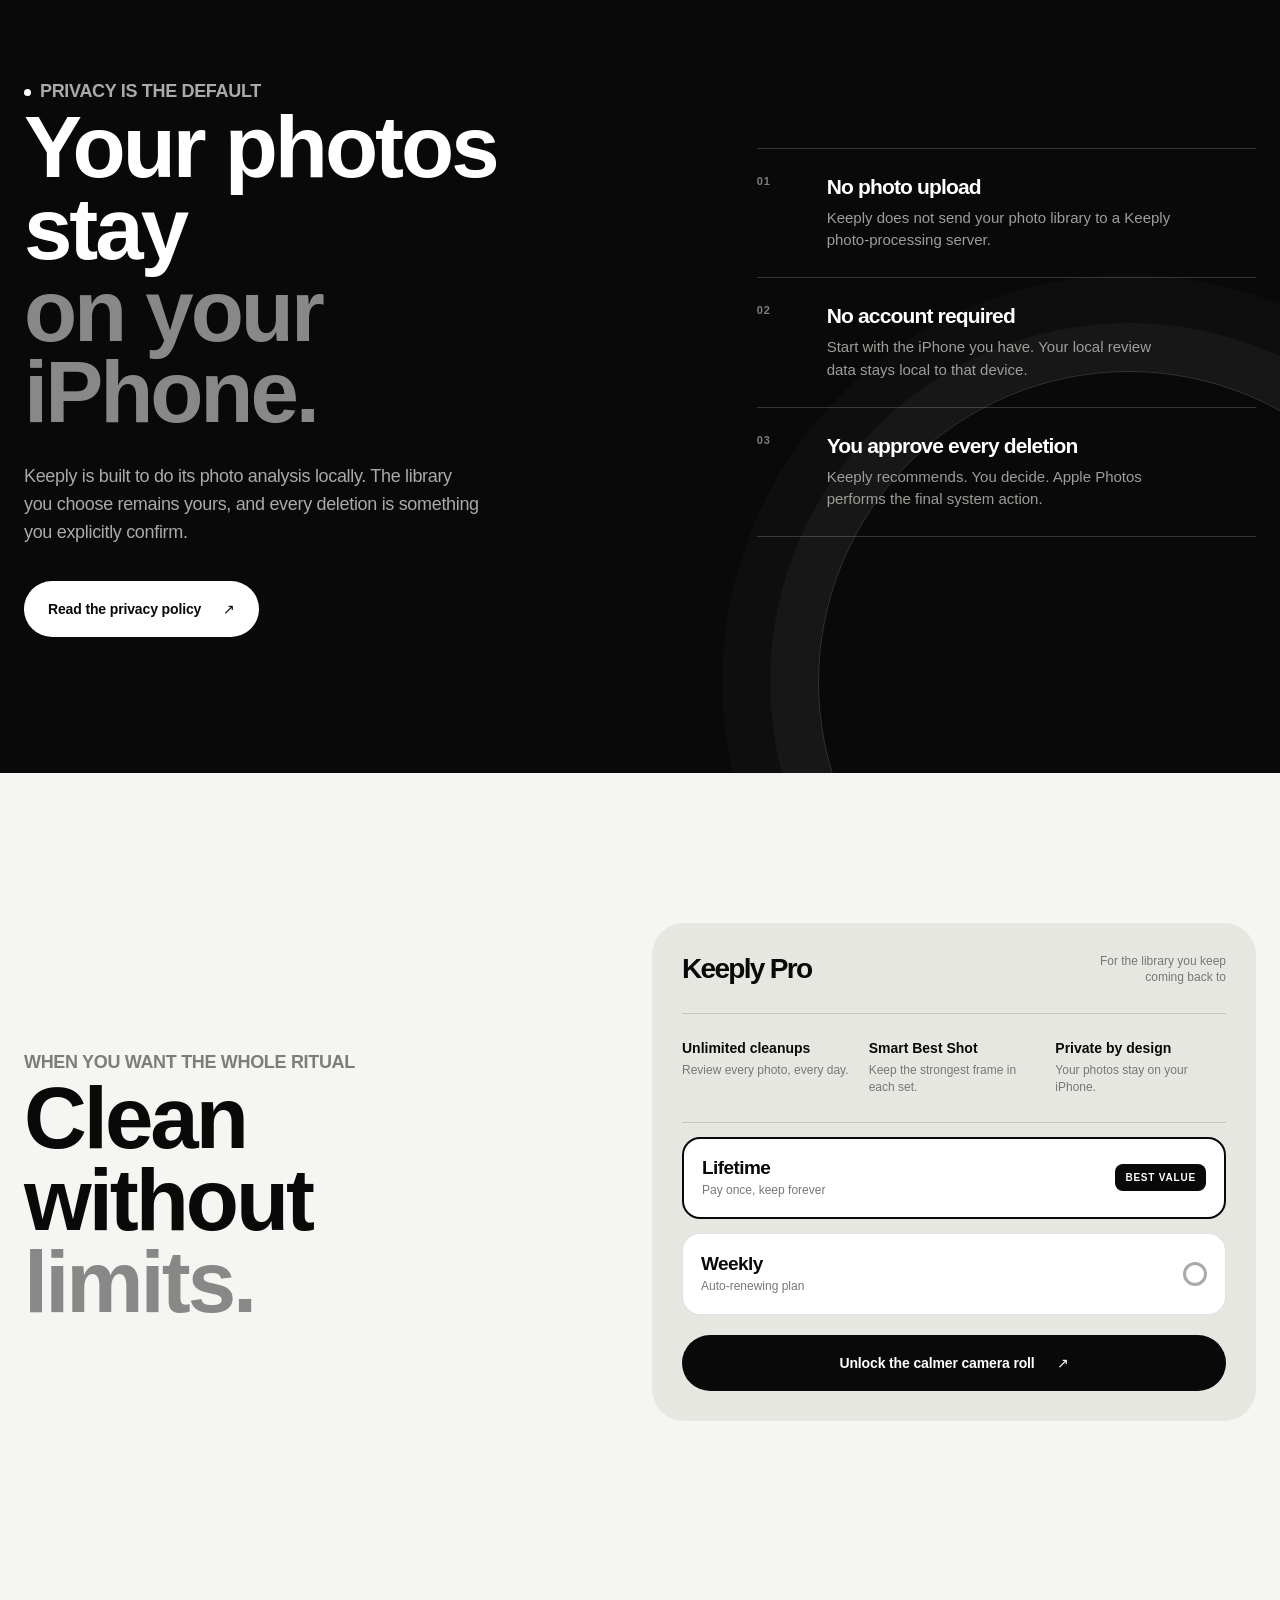
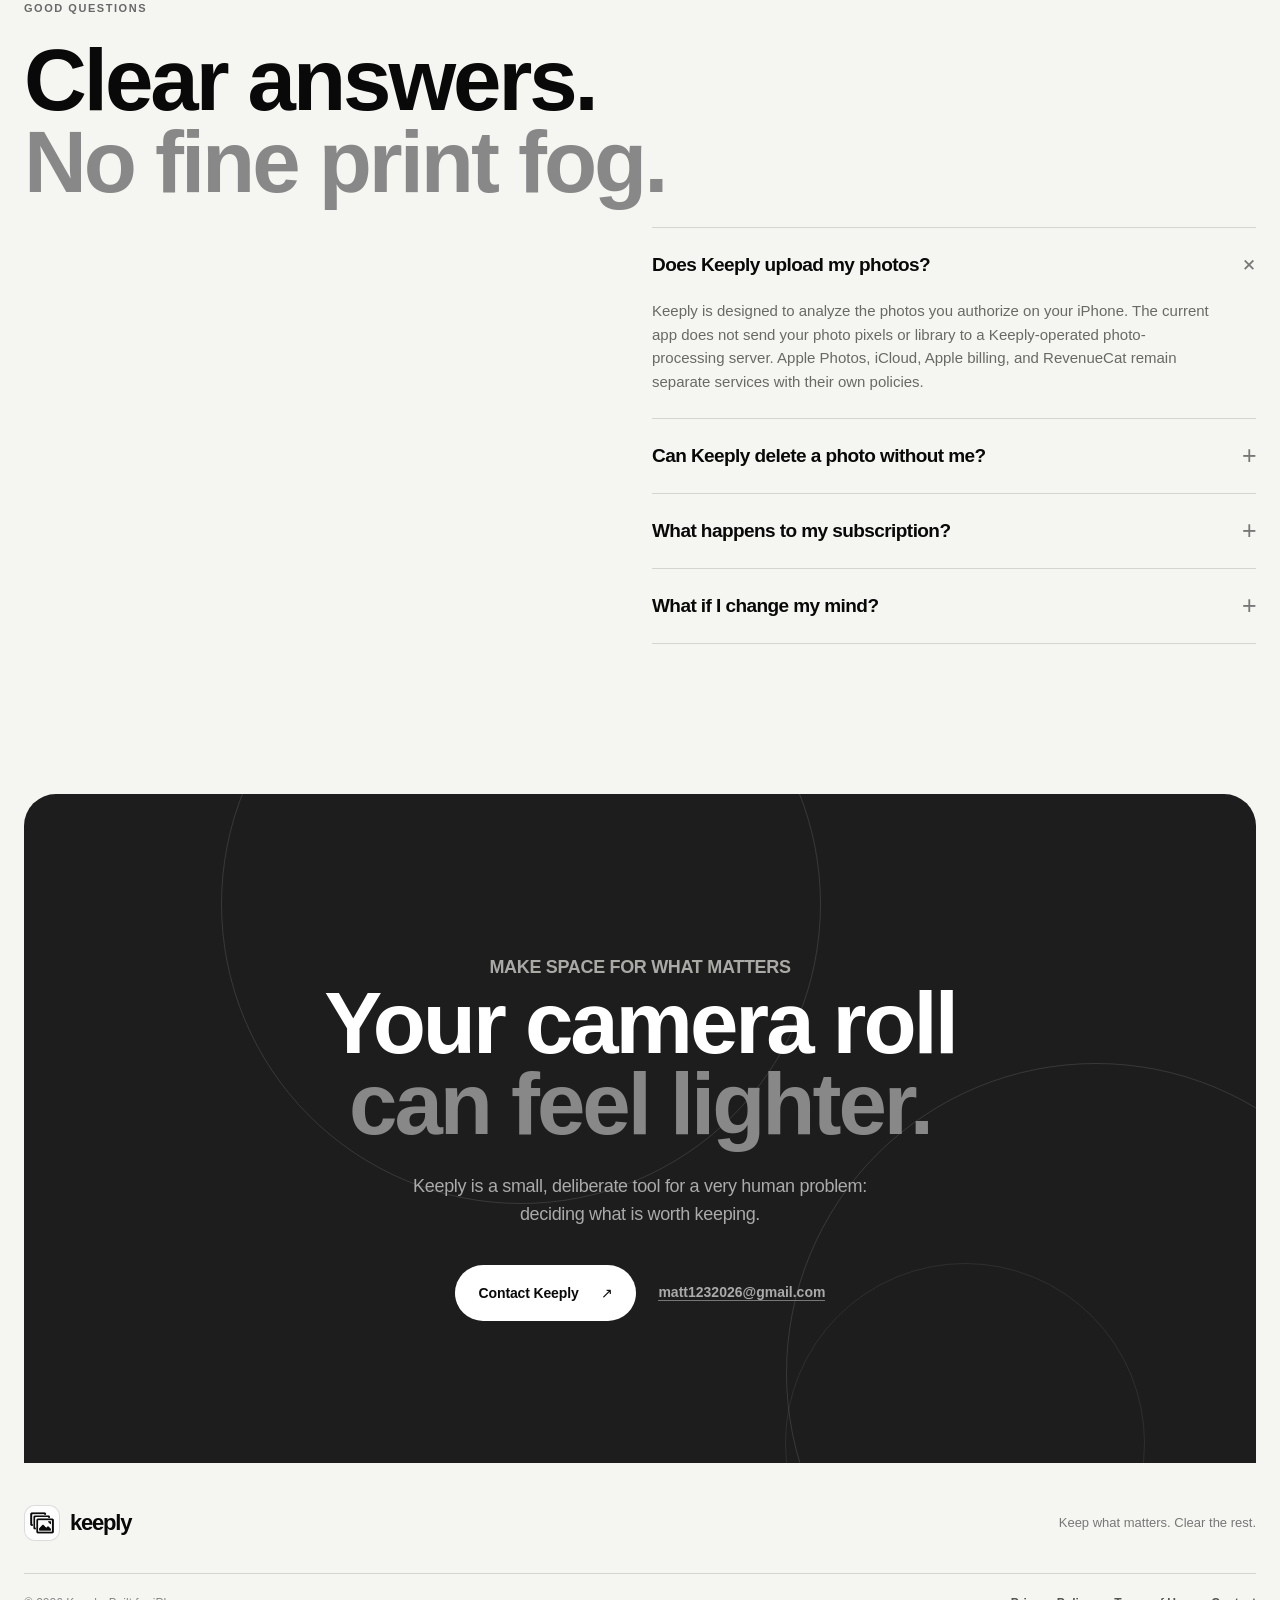
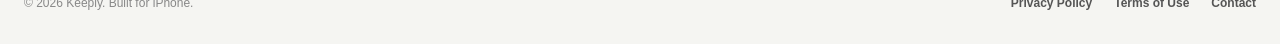
==== commit a5fdf624: "Bust website stylesheet cache" ====
--- a/index.html
+++ b/index.html
@@ -9,7 +9,7 @@
     <meta property="og:description" content="A private, deliberate photo cleanup assistant for iPhone." />
     <meta property="og:type" content="website" />
     <link rel="icon" type="image/png" href="assets/keeply-mark.png" />
-    <link rel="stylesheet" href="styles.css" />
+    <link rel="stylesheet" href="styles.css?v=e1e7da2" />
     <title>Keeply — Keep what matters.</title>
   </head>
   <body>
--- a/styles.css
+++ b/styles.css
@@ -33,7 +33,7 @@
 .site-nav { position: sticky; z-index: 20; top: 0; display: flex; align-items: center; justify-content: space-between; width: min(calc(100% - 48px), var(--max)); height: 82px; margin: 0 auto; background: color-mix(in srgb, var(--paper) 84%, transparent); backdrop-filter: blur(18px); }
 .brand { display: inline-flex; align-items: center; gap: 10px; min-height: 44px; }
 .brand-mark { display: grid; place-items: center; width: 36px; height: 36px; overflow: hidden; background: var(--white); border: 1px solid var(--line); border-radius: 11px; }
-.brand-mark img { width: 58px; height: 58px; max-width: none; object-fit: cover; }
+.brand-mark img { width: 100%; height: 100%; max-width: 100%; object-fit: contain; }
 .brand-name { font-size: 22px; font-weight: 800; letter-spacing: -1.2px; }
 .primary-nav { display: flex; align-items: center; gap: 30px; font-size: 14px; font-weight: 600; color: #505050; }
 .primary-nav a:not(.nav-cta) { position: relative; padding: 12px 0; }
@@ -49,7 +49,7 @@
 .hero-copy { grid-column: 1 / span 6; padding-left: clamp(0px, 4vw, 56px); }
 .eyebrow { display: flex; align-items: center; gap: 9px; margin: 0 0 24px; color: #686868; font-size: 11px; font-weight: 800; letter-spacing: .14em; line-height: 1.3; text-transform: uppercase; }
 .eyebrow-dot, .status-dot { display: inline-block; width: 7px; height: 7px; border-radius: 50%; background: var(--ink); }
-.hero h1, .section-heading h2, .feature-copy h2, .privacy-copy h2, .pro-heading h2, .contact-inner h2 { max-width: 680px; margin: 0; font-size: clamp(64px, 8vw, 116px); font-weight: 850; letter-spacing: -.085em; line-height: .86; }
+.hero h1, .section-heading h2, .feature-copy h2, .privacy-copy h2, .pro-heading h2, .contact-inner h2 { max-width: 680px; margin: 0; font-size: clamp(64px, 8vw, 116px); font-weight: 800; letter-spacing: -.035em; line-height: .92; }
 h1 em, h2 em { font-style: normal; color: #888; }
 .hero-lede { max-width: 485px; margin: 34px 0 0; color: #555; font-size: clamp(18px, 1.7vw, 21px); line-height: 1.5; letter-spacing: -.02em; }
 .hero-actions { display: flex; flex-wrap: wrap; align-items: center; gap: 20px; margin-top: 38px; }
@@ -76,7 +76,7 @@
 .mock-wordmark { font-size: 30px; font-weight: 850; letter-spacing: -2px; }
 .mock-gear { display: grid; place-items: center; width: 38px; height: 38px; border: 2px solid var(--ink); border-radius: 50%; font-size: 24px; line-height: 1; }
 .mock-kicker { margin: 62px 0 4px; color: #878787; font-size: 12px; font-weight: 800; letter-spacing: .16em; text-transform: uppercase; }
-.hero-card-main h2 { margin: 0 0 24px; font-size: 48px; font-weight: 850; letter-spacing: -.07em; line-height: .9; }
+.hero-card-main h2 { margin: 0 0 24px; font-size: 48px; font-weight: 800; letter-spacing: -.04em; line-height: .94; }
 .hero-card-main h2 span { color: #777; }
 .mock-photo { overflow: hidden; border-radius: 16px; }
 .mock-photo img { width: 100%; height: 180px; object-fit: cover; }
@@ -93,7 +93,7 @@
 .manifesto p { margin: 0; color: #6f6f6b; font-size: 12px; font-weight: 800; letter-spacing: .14em; text-transform: uppercase; white-space: nowrap; }
 .intro { align-items: end; padding: 52px 0 78px; border-top: 1px solid var(--line); }
 .section-heading { grid-column: 1 / span 7; }
-.section-heading h2, .feature-copy h2, .privacy-copy h2, .pro-heading h2, .contact-inner h2 { font-size: clamp(50px, 6.8vw, 94px); }
+.section-heading h2, .feature-copy h2, .privacy-copy h2, .pro-heading h2, .contact-inner h2 { font-size: clamp(50px, 6.8vw, 94px); letter-spacing: -.035em; line-height: .94; }
 .section-intro-copy { grid-column: 9 / -1; padding-bottom: 6px; }
 .section-intro-copy p, .feature-copy > p, .privacy-copy > p, .pro-heading > p, .contact-inner > p { margin: 0; color: #555; font-size: 18px; line-height: 1.55; letter-spacing: -.018em; }
 .muted-copy { margin-top: 22px !important; color: #8b8b87 !important; }
@@ -204,7 +204,7 @@
 /* Shared legal-page layout. */
 .legal-wrap { width: min(calc(100% - 48px), 900px); margin: 0 auto; padding: 78px 0 120px; }
 .legal-kicker { margin: 0 0 22px; color: #777; font-size: 11px; font-weight: 800; letter-spacing: .14em; text-transform: uppercase; }
-.legal-wrap h1 { margin: 0; font-size: clamp(48px, 8vw, 92px); letter-spacing: -.08em; line-height: .9; }
+.legal-wrap h1 { margin: 0; font-size: clamp(48px, 8vw, 92px); letter-spacing: -.035em; line-height: .94; }
 .legal-meta { margin: 25px 0 62px; color: #777; font-size: 14px; }
 .legal-content { padding-top: 44px; border-top: 1px solid var(--line); }
 .legal-content h2 { margin: 52px 0 15px; font-size: 27px; letter-spacing: -.05em; }
@@ -264,7 +264,7 @@
   .manifesto p { font-size: 9px; letter-spacing: .08em; }
   .intro { padding: 30px 0 58px; }
   .section-heading, .intro .section-heading, .section-intro-copy, .privacy-copy, .privacy-points, .pro-heading, .pro-panel, .faq-list { grid-column: 1 / -1; }
-  .section-heading h2, .feature-copy h2, .privacy-copy h2, .pro-heading h2, .contact-inner h2 { font-size: clamp(50px, 14vw, 72px); }
+  .section-heading h2, .feature-copy h2, .privacy-copy h2, .pro-heading h2, .contact-inner h2 { font-size: clamp(50px, 14vw, 72px); letter-spacing: -.025em; line-height: .96; }
   .section-intro-copy { padding-top: 16px; }
   .steps { padding-bottom: 92px; }
   .step-card { grid-column: 1 / -1; min-height: 290px; padding: 24px; }
